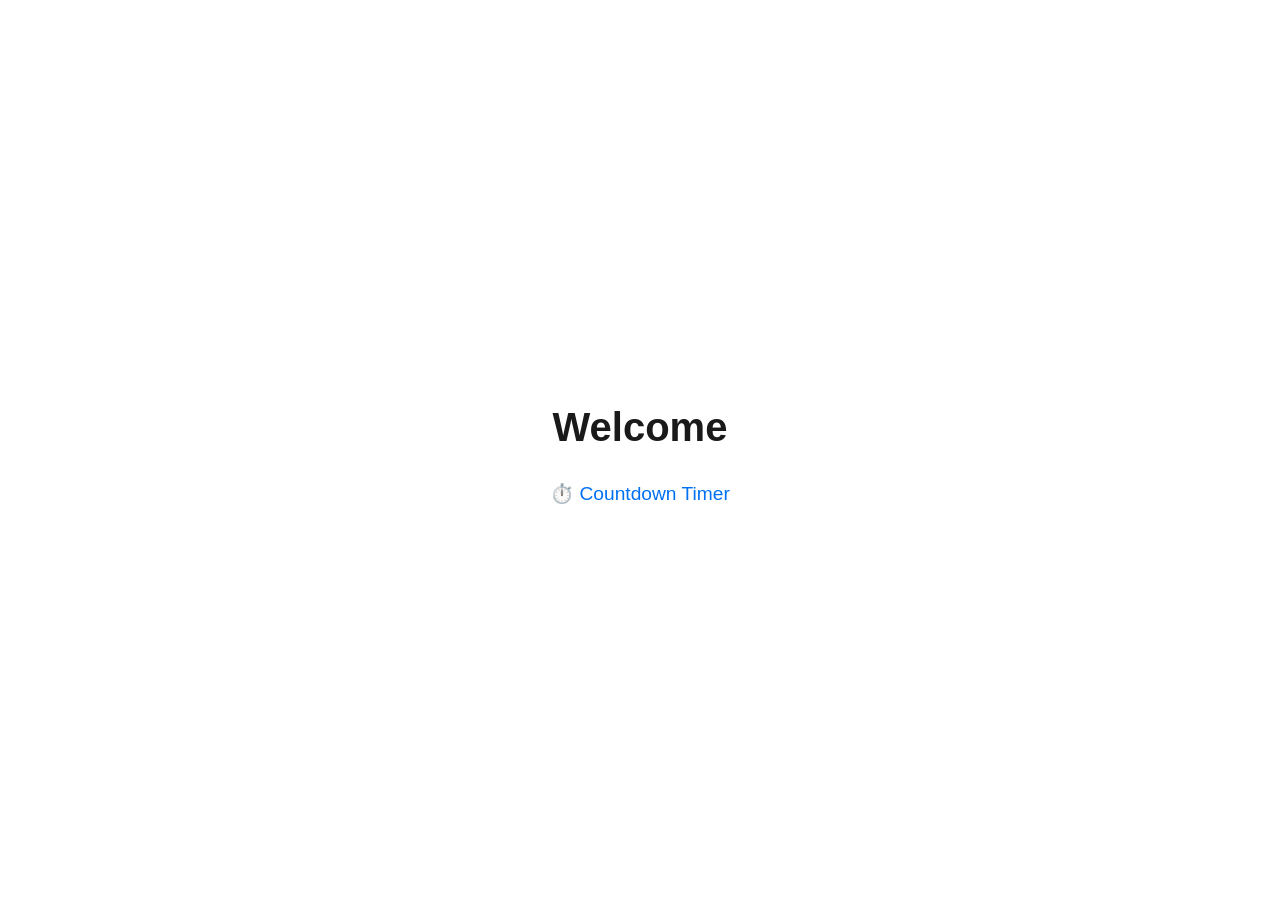
==== index.html @ 4938d397 "Add Countdown Timer tool" ====
<!DOCTYPE html>
<html lang="en">
<head>
    <meta charset="UTF-8">
    <meta name="viewport" content="width=device-width, initial-scale=1.0">
    <title>Scalopus</title>
    <link rel="stylesheet" href="style.css">
</head>
<body>
    <main>
        <h1>Welcome</h1>
        <div id="tool-list">
            <ul style="list-style: none; padding: 0;">
                <li><a href="timer.html" style="color: var(--accent-color); text-decoration: none; font-size: 1.2rem;">⏱️ Countdown Timer</a></li>
            </ul>
        </div>
    </main>
    <script src="main.js"></script>
</body>
</html>
---- style.css ----
:root {
    --bg-color: #ffffff;
    --text-color: #1a1a1a;
    --accent-color: #0070f3;
    --font-family: -apple-system, BlinkMacSystemFont, "Segoe UI", Roboto, Helvetica, Arial, sans-serif;
}

body {
    background-color: var(--bg-color);
    color: var(--text-color);
    font-family: var(--font-family);
    margin: 0;
    display: flex;
    justify-content: center;
    align-items: center;
    height: 100vh;
}

main {
    text-align: center;
}

h1 {
    font-size: 2.5rem;
    font-weight: 700;
    margin-bottom: 1rem;
}

#tool-list {
    margin-top: 2rem;
    font-size: 1.1rem;
    color: #666;
}
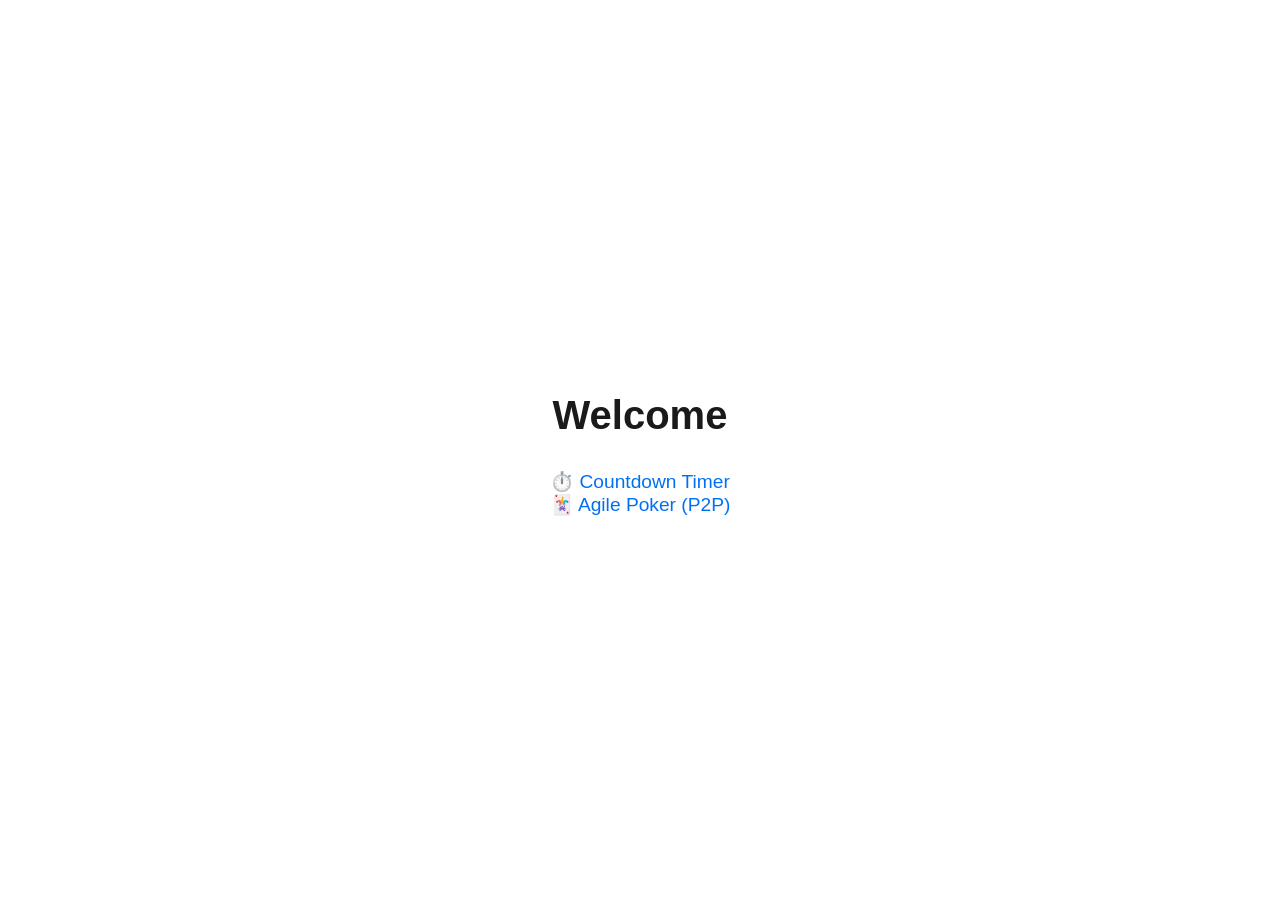
==== commit d556d45f: "Add Agile Poker (P2P) tool" ====
--- a/index.html
+++ b/index.html
@@ -12,6 +12,7 @@
         <div id="tool-list">
             <ul style="list-style: none; padding: 0;">
                 <li><a href="timer.html" style="color: var(--accent-color); text-decoration: none; font-size: 1.2rem;">⏱️ Countdown Timer</a></li>
+                <li><a href="agile-poker.html" style="color: var(--accent-color); text-decoration: none; font-size: 1.2rem;">🃏 Agile Poker (P2P)</a></li>
             </ul>
         </div>
     </main>
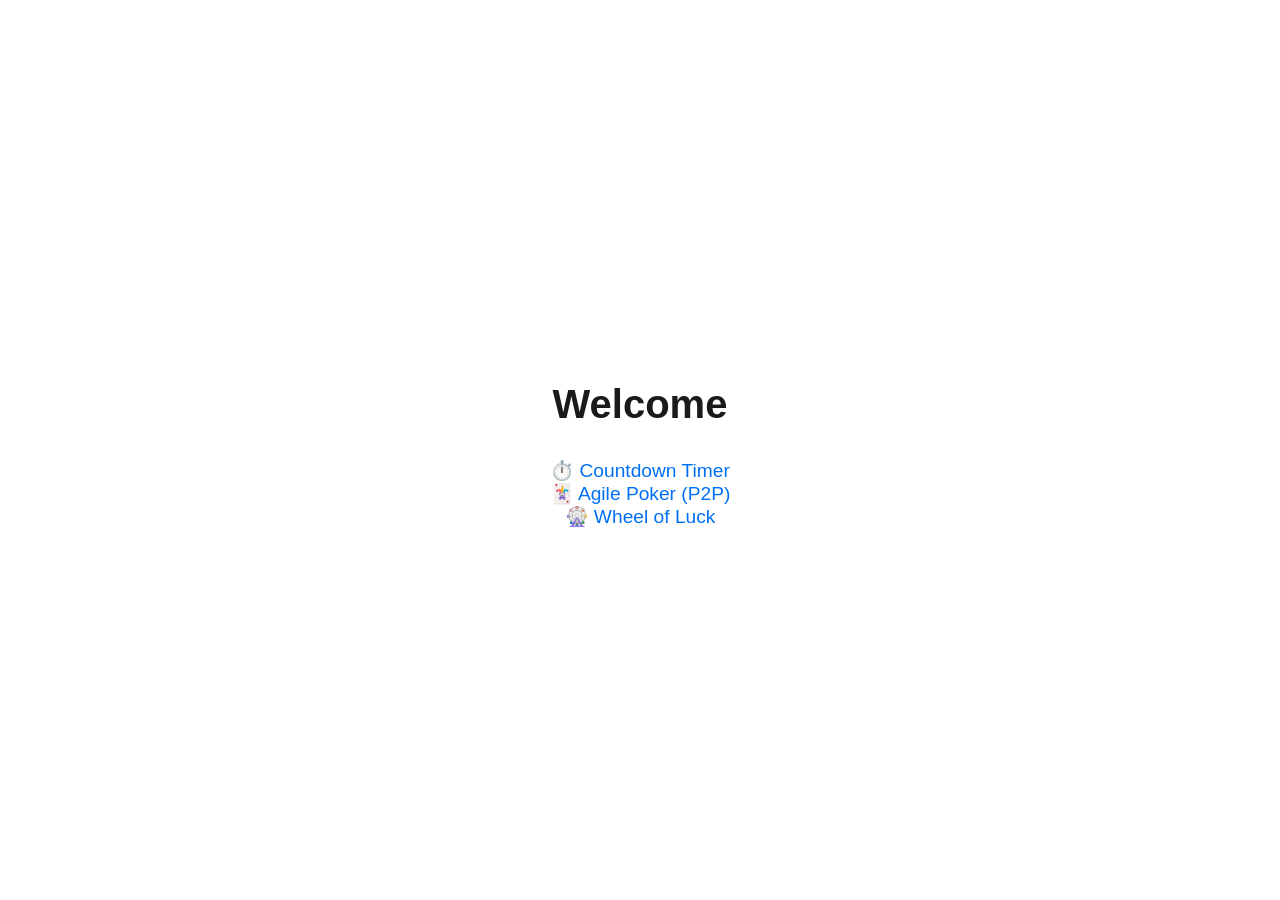
==== commit b3a09dd6: "feat: deploy Wheel of Luck (วงแหวนชะตาลิขิต)" ====
--- a/index.html
+++ b/index.html
@@ -13,6 +13,7 @@
             <ul style="list-style: none; padding: 0;">
                 <li><a href="timer.html" style="color: var(--accent-color); text-decoration: none; font-size: 1.2rem;">⏱️ Countdown Timer</a></li>
                 <li><a href="agile-poker.html" style="color: var(--accent-color); text-decoration: none; font-size: 1.2rem;">🃏 Agile Poker (P2P)</a></li>
+                <li><a href="wheel-of-luck.html" style="color: var(--accent-color); text-decoration: none; font-size: 1.2rem;">🎡 Wheel of Luck</a></li>
             </ul>
         </div>
     </main>
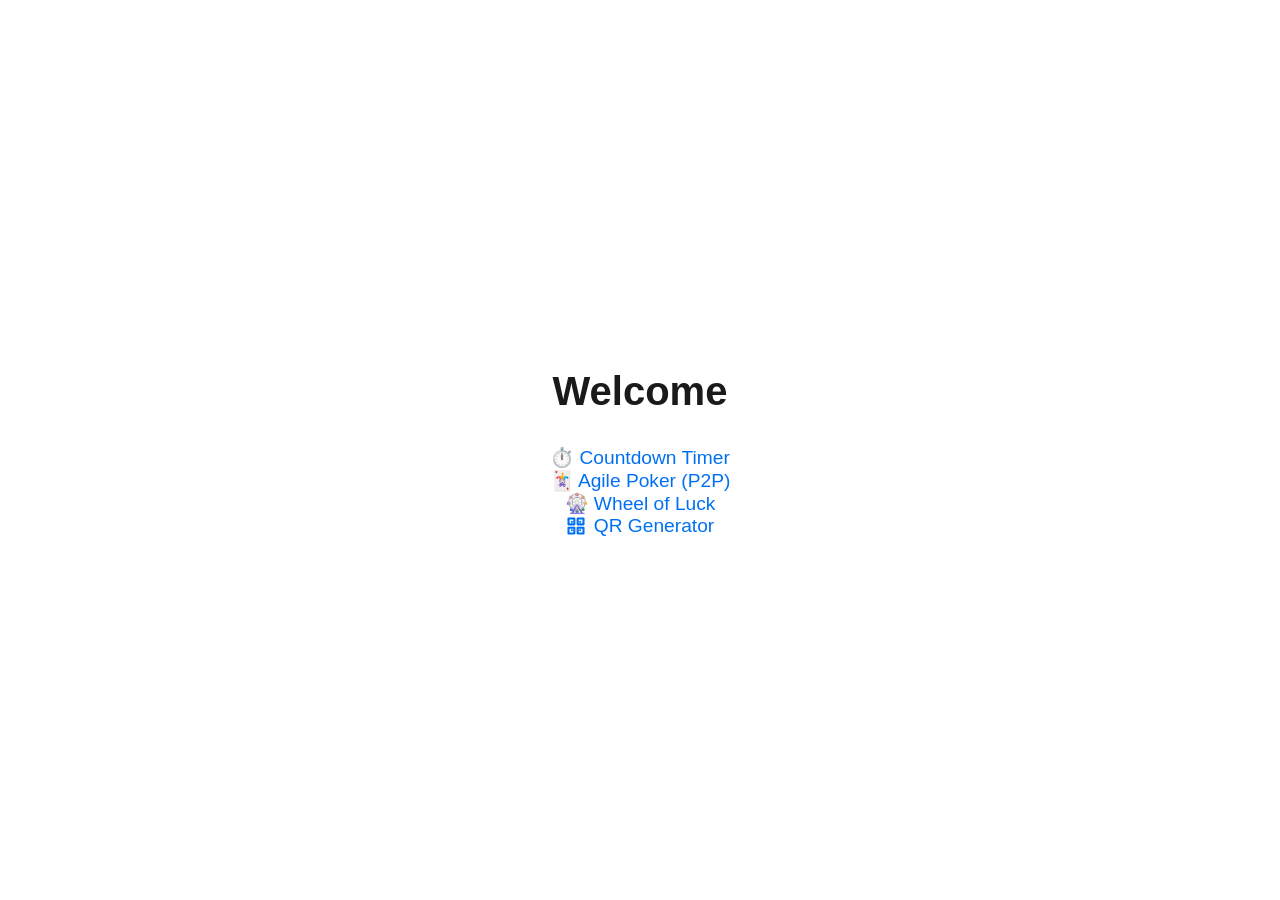
==== commit 7ad002ff: "Deploy QR Generator tool" ====
--- a/index.html
+++ b/index.html
@@ -14,6 +14,19 @@
                 <li><a href="timer.html" style="color: var(--accent-color); text-decoration: none; font-size: 1.2rem;">⏱️ Countdown Timer</a></li>
                 <li><a href="agile-poker.html" style="color: var(--accent-color); text-decoration: none; font-size: 1.2rem;">🃏 Agile Poker (P2P)</a></li>
                 <li><a href="wheel-of-luck.html" style="color: var(--accent-color); text-decoration: none; font-size: 1.2rem;">🎡 Wheel of Luck</a></li>
+                <li><a href="qr-generator.html" style="color: var(--accent-color); text-decoration: none; font-size: 1.2rem; display: inline-flex; align-items: center; gap: 8px;">
+                    <svg width="20" height="20" viewBox="0 0 24 24" fill="none" stroke="currentColor" stroke-width="2.5" stroke-linecap="round" stroke-linejoin="round" style="vertical-align: middle;">
+                        <rect x="3" y="3" width="7" height="7"></rect>
+                        <rect x="14" y="3" width="7" height="7"></rect>
+                        <rect x="14" y="14" width="7" height="7"></rect>
+                        <rect x="3" y="14" width="7" height="7"></rect>
+                        <path d="M7 7h.01"></path>
+                        <path d="M17 7h.01"></path>
+                        <path d="M7 17h.01"></path>
+                        <path d="M17 17h.01"></path>
+                    </svg>
+                    QR Generator
+                </a></li>
             </ul>
         </div>
     </main>
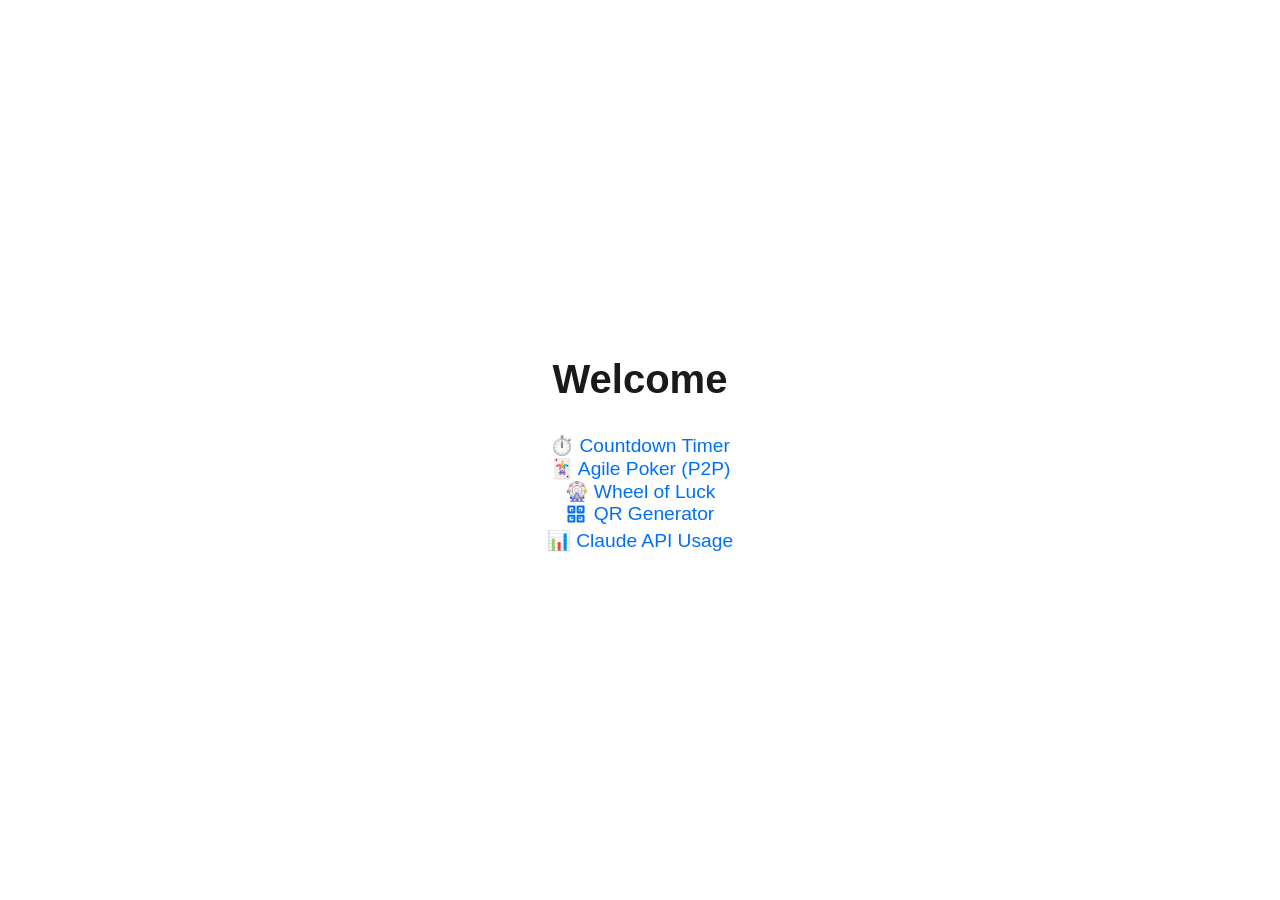
==== commit 98aed6a0: "Add Claude API Usage tool Single-file CSV visualizer for Anthropic console usage exports — cost, tok" ====
--- a/index.html
+++ b/index.html
@@ -27,6 +27,7 @@
                     </svg>
                     QR Generator
                 </a></li>
+                <li><a href="claude-usage.html" style="color: var(--accent-color); text-decoration: none; font-size: 1.2rem;">📊 Claude API Usage</a></li>
             </ul>
         </div>
     </main>
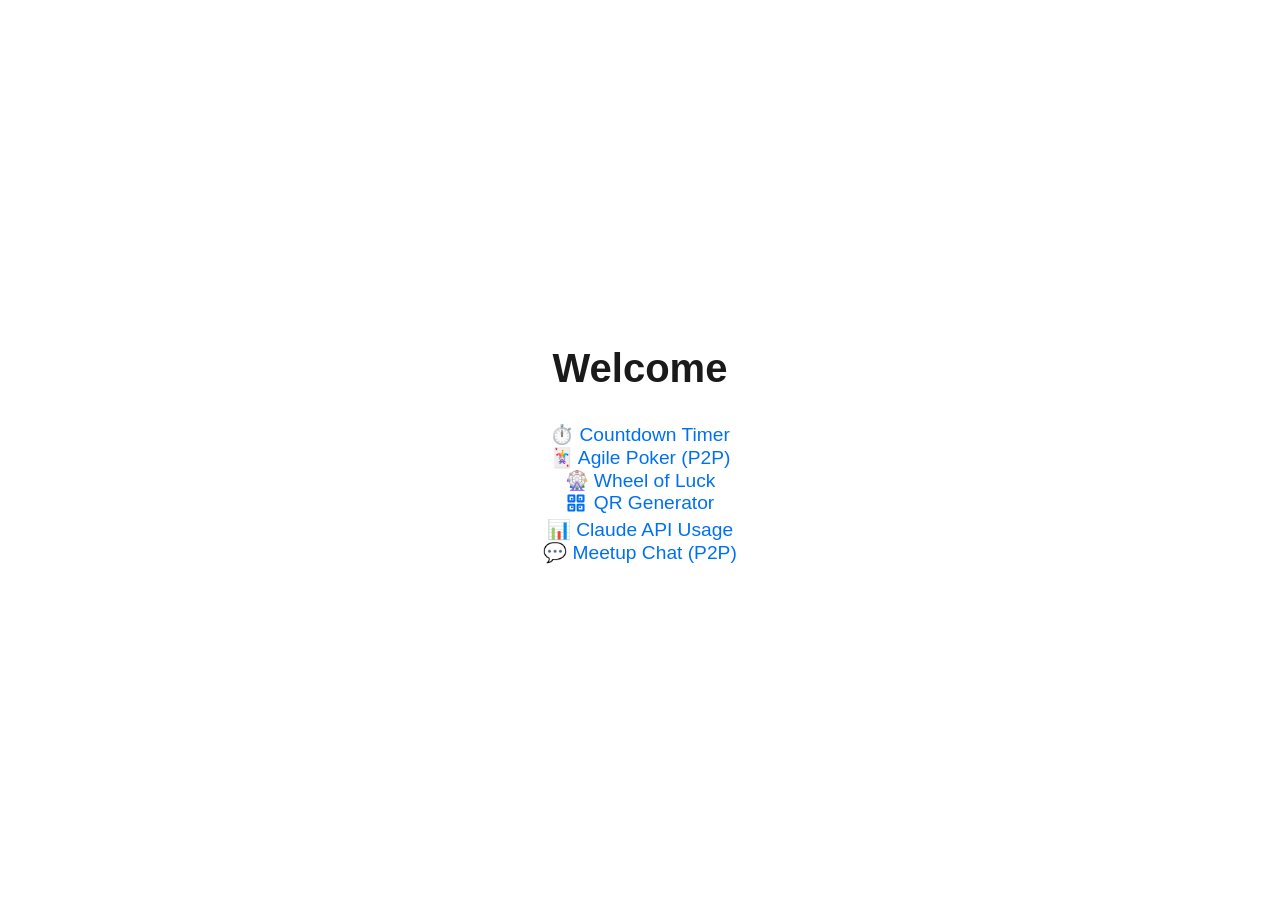
==== commit 055c66a8: "feat: meetup-chat v1.1 — host/projector improvements and moderation Co-Authored-By: Claude Sonnet 4." ====
--- a/index.html
+++ b/index.html
@@ -28,6 +28,7 @@
                     QR Generator
                 </a></li>
                 <li><a href="claude-usage.html" style="color: var(--accent-color); text-decoration: none; font-size: 1.2rem;">📊 Claude API Usage</a></li>
+                <li><a href="meetup-chat.html" style="color: var(--accent-color); text-decoration: none; font-size: 1.2rem;">💬 Meetup Chat (P2P)</a></li>
             </ul>
         </div>
     </main>
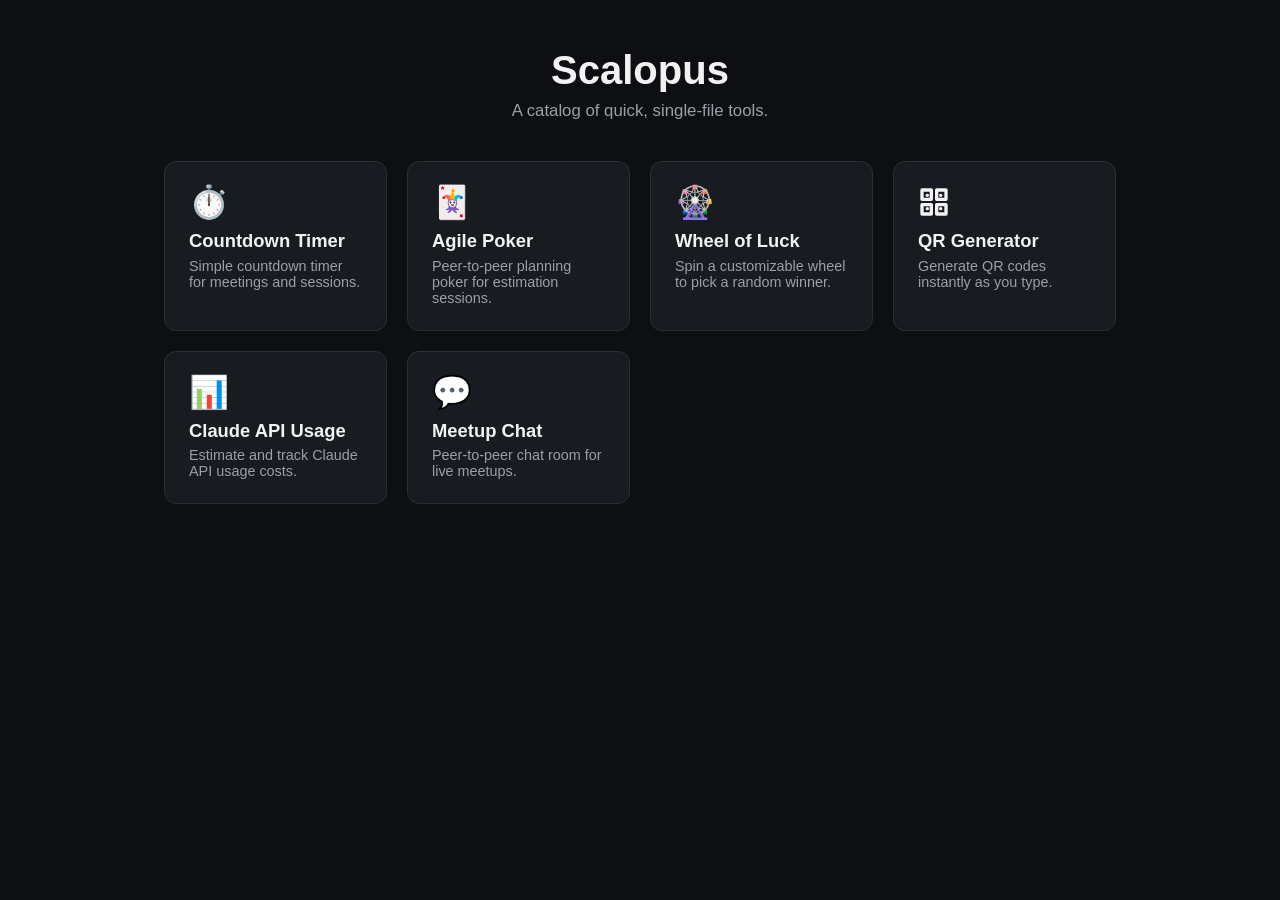
==== commit 8ce712d1: "feat: redesign landing page as dark-theme tool catalog" ====
--- a/index.html
+++ b/index.html
@@ -1,21 +1,154 @@
+<!--
+    Application: Scalopus Landing Page
+    Version: 2.0.0
+    Created: 2026-07-04
+    Model: Claude Sonnet 5
+    Description: Dark-theme catalog landing page linking to all Scalopus tools
+    Specification: specs/landing-page-spec.md
+-->
 <!DOCTYPE html>
 <html lang="en">
 <head>
     <meta charset="UTF-8">
     <meta name="viewport" content="width=device-width, initial-scale=1.0">
     <title>Scalopus</title>
-    <link rel="stylesheet" href="style.css">
+    <style>
+        :root {
+            --bg-color: #0d0f12;
+            --surface-color: #181b20;
+            --border-color: #2a2e35;
+            --text-color: #f2f2f2;
+            --muted-color: #9aa0a8;
+            --accent-color: #0070f3;
+        }
+
+        * {
+            box-sizing: border-box;
+        }
+
+        body {
+            background-color: var(--bg-color);
+            color: var(--text-color);
+            font-family: -apple-system, BlinkMacSystemFont, "Segoe UI", Roboto, Helvetica, Arial, sans-serif;
+            margin: 0;
+            min-height: 100vh;
+            display: flex;
+            justify-content: center;
+        }
+
+        main {
+            width: 100%;
+            max-width: 1000px;
+            padding: 3rem 1.5rem 4rem;
+        }
+
+        header {
+            text-align: center;
+            margin-bottom: 2.5rem;
+        }
+
+        h1 {
+            font-size: 2.5rem;
+            font-weight: 700;
+            margin: 0 0 0.5rem;
+        }
+
+        .tagline {
+            color: var(--muted-color);
+            font-size: 1.05rem;
+            margin: 0;
+        }
+
+        .catalog {
+            display: grid;
+            grid-template-columns: repeat(auto-fill, minmax(220px, 1fr));
+            gap: 1.25rem;
+        }
+
+        .tool-card {
+            display: block;
+            background-color: var(--surface-color);
+            border: 1px solid var(--border-color);
+            border-radius: 12px;
+            padding: 1.5rem;
+            text-decoration: none;
+            color: var(--text-color);
+            transition: transform 0.15s ease, border-color 0.15s ease, box-shadow 0.15s ease;
+        }
+
+        .tool-card:hover,
+        .tool-card:focus-visible {
+            transform: translateY(-4px);
+            border-color: var(--accent-color);
+            box-shadow: 0 8px 24px rgba(0, 112, 243, 0.2);
+        }
+
+        .tool-icon {
+            font-size: 2rem;
+            line-height: 1;
+            display: block;
+            margin-bottom: 0.75rem;
+        }
+
+        .tool-icon svg {
+            width: 2rem;
+            height: 2rem;
+            display: block;
+            stroke: var(--text-color);
+        }
+
+        .tool-name {
+            font-weight: 700;
+            font-size: 1.15rem;
+            margin: 0 0 0.35rem;
+        }
+
+        .tool-desc {
+            color: var(--muted-color);
+            font-size: 0.9rem;
+            margin: 0;
+        }
+
+        @media (max-width: 600px) {
+            .catalog {
+                grid-template-columns: 1fr;
+            }
+
+            main {
+                padding: 2rem 1rem 3rem;
+            }
+
+            h1 {
+                font-size: 2rem;
+            }
+        }
+    </style>
 </head>
 <body>
     <main>
-        <h1>Welcome</h1>
-        <div id="tool-list">
-            <ul style="list-style: none; padding: 0;">
-                <li><a href="timer.html" style="color: var(--accent-color); text-decoration: none; font-size: 1.2rem;">⏱️ Countdown Timer</a></li>
-                <li><a href="agile-poker.html" style="color: var(--accent-color); text-decoration: none; font-size: 1.2rem;">🃏 Agile Poker (P2P)</a></li>
-                <li><a href="wheel-of-luck.html" style="color: var(--accent-color); text-decoration: none; font-size: 1.2rem;">🎡 Wheel of Luck</a></li>
-                <li><a href="qr-generator.html" style="color: var(--accent-color); text-decoration: none; font-size: 1.2rem; display: inline-flex; align-items: center; gap: 8px;">
-                    <svg width="20" height="20" viewBox="0 0 24 24" fill="none" stroke="currentColor" stroke-width="2.5" stroke-linecap="round" stroke-linejoin="round" style="vertical-align: middle;">
+        <header>
+            <h1>Scalopus</h1>
+            <p class="tagline">A catalog of quick, single-file tools.</p>
+        </header>
+        <div class="catalog">
+            <a href="timer.html" class="tool-card">
+                <span class="tool-icon">⏱️</span>
+                <p class="tool-name">Countdown Timer</p>
+                <p class="tool-desc">Simple countdown timer for meetings and sessions.</p>
+            </a>
+            <a href="agile-poker.html" class="tool-card">
+                <span class="tool-icon">🃏</span>
+                <p class="tool-name">Agile Poker</p>
+                <p class="tool-desc">Peer-to-peer planning poker for estimation sessions.</p>
+            </a>
+            <a href="wheel-of-luck.html" class="tool-card">
+                <span class="tool-icon">🎡</span>
+                <p class="tool-name">Wheel of Luck</p>
+                <p class="tool-desc">Spin a customizable wheel to pick a random winner.</p>
+            </a>
+            <a href="qr-generator.html" class="tool-card">
+                <span class="tool-icon">
+                    <svg viewBox="0 0 24 24" fill="none" stroke="currentColor" stroke-width="2.5" stroke-linecap="round" stroke-linejoin="round">
                         <rect x="3" y="3" width="7" height="7"></rect>
                         <rect x="14" y="3" width="7" height="7"></rect>
                         <rect x="14" y="14" width="7" height="7"></rect>
@@ -25,13 +158,22 @@
                         <path d="M7 17h.01"></path>
                         <path d="M17 17h.01"></path>
                     </svg>
-                    QR Generator
-                </a></li>
-                <li><a href="claude-usage.html" style="color: var(--accent-color); text-decoration: none; font-size: 1.2rem;">📊 Claude API Usage</a></li>
-                <li><a href="meetup-chat.html" style="color: var(--accent-color); text-decoration: none; font-size: 1.2rem;">💬 Meetup Chat (P2P)</a></li>
-            </ul>
+                </span>
+                <p class="tool-name">QR Generator</p>
+                <p class="tool-desc">Generate QR codes instantly as you type.</p>
+            </a>
+            <a href="claude-usage.html" class="tool-card">
+                <span class="tool-icon">📊</span>
+                <p class="tool-name">Claude API Usage</p>
+                <p class="tool-desc">Estimate and track Claude API usage costs.</p>
+            </a>
+            <a href="meetup-chat.html" class="tool-card">
+                <span class="tool-icon">💬</span>
+                <p class="tool-name">Meetup Chat</p>
+                <p class="tool-desc">Peer-to-peer chat room for live meetups.</p>
+            </a>
         </div>
     </main>
-    <script src="main.js"></script>
 </body>
 </html>
+</content>
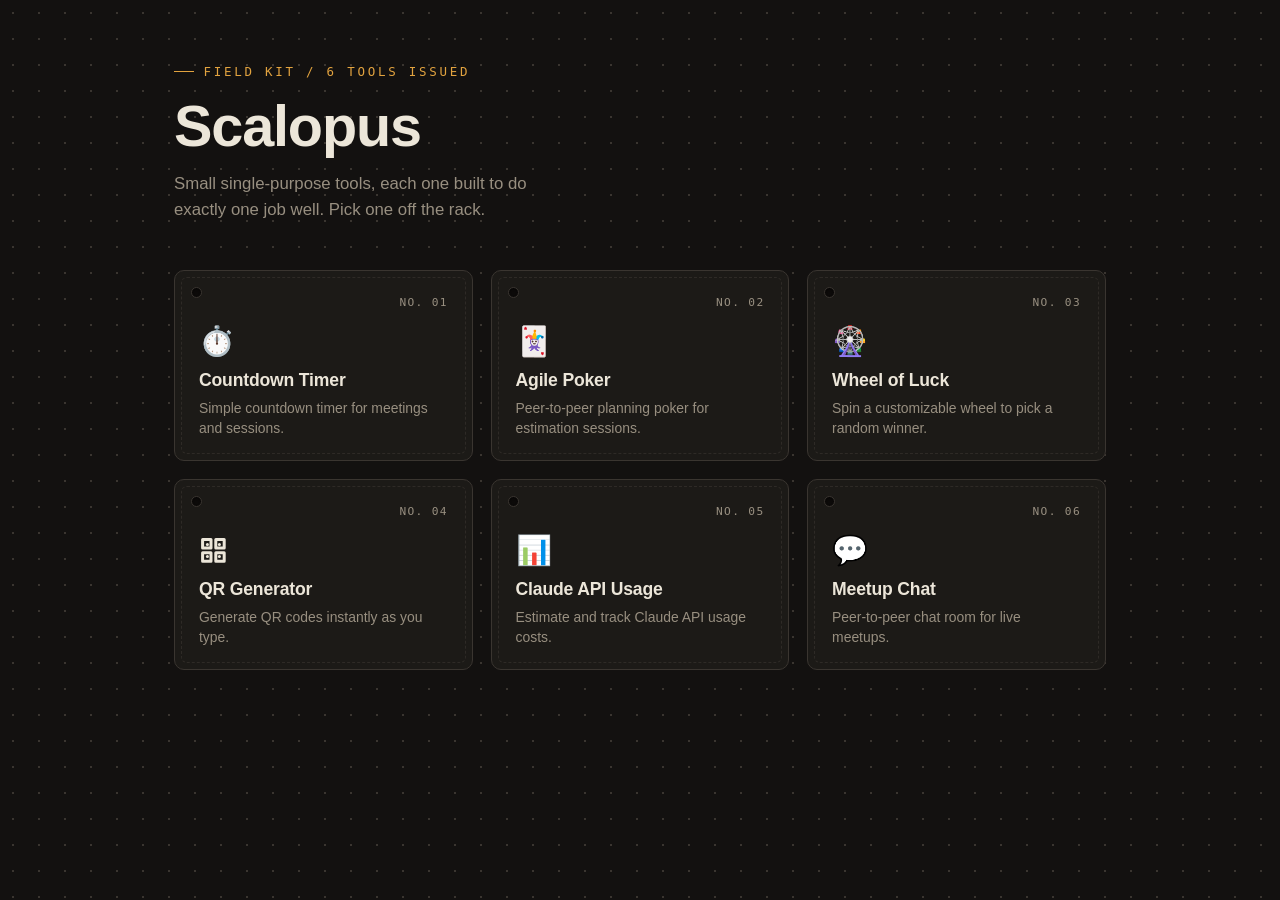
==== commit 3ada348c: "feat: redesign landing page as field-kit inventory-tag catalog" ====
--- a/index.html
+++ b/index.html
@@ -1,9 +1,9 @@
 <!--
     Application: Scalopus Landing Page
-    Version: 2.0.0
+    Version: 3.0.0
     Created: 2026-07-04
     Model: Claude Sonnet 5
-    Description: Dark-theme catalog landing page linking to all Scalopus tools
+    Description: Field-kit styled catalog landing page linking to all Scalopus tools
     Specification: specs/landing-page-spec.md
 -->
 <!DOCTYPE html>
@@ -14,22 +14,29 @@
     <title>Scalopus</title>
     <style>
         :root {
-            --bg-color: #0d0f12;
-            --surface-color: #181b20;
-            --border-color: #2a2e35;
-            --text-color: #f2f2f2;
-            --muted-color: #9aa0a8;
-            --accent-color: #0070f3;
+            --bg-color: #131110;
+            --panel-color: #1c1a17;
+            --line-color: #3a3530;
+            --text-color: #ece6d9;
+            --muted-color: #988f80;
+            --accent-color: #e2a33f;
+            --hole-color: #0c0a09;
         }
 
         * {
             box-sizing: border-box;
         }
 
+        html {
+            -webkit-tap-highlight-color: transparent;
+        }
+
         body {
             background-color: var(--bg-color);
+            background-image: radial-gradient(var(--line-color) 1px, transparent 1px);
+            background-size: 26px 26px;
             color: var(--text-color);
-            font-family: -apple-system, BlinkMacSystemFont, "Segoe UI", Roboto, Helvetica, Arial, sans-serif;
+            font-family: -apple-system, BlinkMacSystemFont, "Segoe UI", Helvetica, Arial, sans-serif;
             margin: 0;
             min-height: 100vh;
             display: flex;
@@ -38,74 +45,140 @@
 
         main {
             width: 100%;
-            max-width: 1000px;
-            padding: 3rem 1.5rem 4rem;
+            max-width: 980px;
+            padding: 4rem 1.5rem 5rem;
         }
 
         header {
-            text-align: center;
-            margin-bottom: 2.5rem;
+            margin-bottom: 3rem;
+        }
+
+        .eyebrow {
+            font-family: "SF Mono", "Menlo", "Consolas", monospace;
+            font-size: 0.78rem;
+            letter-spacing: 0.22em;
+            text-transform: uppercase;
+            color: var(--accent-color);
+            margin: 0 0 0.9rem;
+            display: flex;
+            align-items: center;
+            gap: 0.6rem;
+        }
+
+        .eyebrow::before {
+            content: "";
+            width: 20px;
+            height: 1px;
+            background: var(--accent-color);
+            display: inline-block;
         }
 
         h1 {
-            font-size: 2.5rem;
-            font-weight: 700;
-            margin: 0 0 0.5rem;
+            font-size: clamp(2.4rem, 6vw, 3.6rem);
+            font-weight: 800;
+            letter-spacing: -0.02em;
+            margin: 0 0 0.75rem;
         }
 
         .tagline {
             color: var(--muted-color);
             font-size: 1.05rem;
+            max-width: 40ch;
             margin: 0;
+            line-height: 1.5;
         }
 
         .catalog {
             display: grid;
-            grid-template-columns: repeat(auto-fill, minmax(220px, 1fr));
-            gap: 1.25rem;
-        }
-
-        .tool-card {
-            display: block;
-            background-color: var(--surface-color);
-            border: 1px solid var(--border-color);
-            border-radius: 12px;
-            padding: 1.5rem;
+            grid-template-columns: repeat(auto-fill, minmax(230px, 1fr));
+            gap: 1.1rem;
+        }
+
+        .tool-tag {
+            position: relative;
+            display: block;
+            background-color: var(--panel-color);
+            border: 1px solid var(--line-color);
+            border-radius: 10px;
+            padding: 1.6rem 1.5rem 1.4rem;
             text-decoration: none;
             color: var(--text-color);
-            transition: transform 0.15s ease, border-color 0.15s ease, box-shadow 0.15s ease;
-        }
-
-        .tool-card:hover,
-        .tool-card:focus-visible {
-            transform: translateY(-4px);
+            transition: transform 0.18s ease, border-color 0.18s ease, box-shadow 0.18s ease;
+        }
+
+        .tool-tag::before {
+            content: "";
+            position: absolute;
+            top: 1rem;
+            left: 1rem;
+            width: 9px;
+            height: 9px;
+            border-radius: 50%;
+            background: var(--hole-color);
+            border: 1px solid var(--line-color);
+            box-shadow: inset 0 1px 2px rgba(0, 0, 0, 0.6);
+        }
+
+        .tool-tag::after {
+            content: "";
+            position: absolute;
+            inset: 6px;
+            border: 1px dashed var(--line-color);
+            border-radius: 6px;
+            pointer-events: none;
+            opacity: 0.6;
+            transition: border-color 0.18s ease, opacity 0.18s ease;
+        }
+
+        .tool-tag:hover,
+        .tool-tag:focus-visible {
+            transform: translateY(-3px) rotate(-0.4deg);
             border-color: var(--accent-color);
-            box-shadow: 0 8px 24px rgba(0, 112, 243, 0.2);
+            box-shadow: 0 10px 26px rgba(0, 0, 0, 0.45);
+            outline: none;
+        }
+
+        .tool-tag:hover::after,
+        .tool-tag:focus-visible::after {
+            border-color: rgba(226, 163, 63, 0.45);
+            opacity: 1;
+        }
+
+        .tool-code {
+            font-family: "SF Mono", "Menlo", "Consolas", monospace;
+            font-size: 0.7rem;
+            letter-spacing: 0.12em;
+            color: var(--muted-color);
+            display: block;
+            text-align: right;
+            margin-bottom: 1.1rem;
         }
 
         .tool-icon {
-            font-size: 2rem;
+            font-size: 1.8rem;
             line-height: 1;
             display: block;
-            margin-bottom: 0.75rem;
+            margin-bottom: 0.9rem;
         }
 
         .tool-icon svg {
-            width: 2rem;
-            height: 2rem;
+            width: 1.8rem;
+            height: 1.8rem;
             display: block;
             stroke: var(--text-color);
         }
 
         .tool-name {
             font-weight: 700;
-            font-size: 1.15rem;
-            margin: 0 0 0.35rem;
+            font-size: 1.1rem;
+            margin: 0 0 0.4rem;
+            letter-spacing: -0.01em;
         }
 
         .tool-desc {
             color: var(--muted-color);
-            font-size: 0.9rem;
+            font-size: 0.87rem;
+            line-height: 1.45;
             margin: 0;
         }
 
@@ -115,11 +188,18 @@
             }
 
             main {
-                padding: 2rem 1rem 3rem;
-            }
-
-            h1 {
-                font-size: 2rem;
+                padding: 3rem 1.25rem 3.5rem;
+            }
+        }
+
+        @media (prefers-reduced-motion: reduce) {
+            .tool-tag {
+                transition: none;
+            }
+
+            .tool-tag:hover,
+            .tool-tag:focus-visible {
+                transform: none;
             }
         }
     </style>
@@ -127,26 +207,31 @@
 <body>
     <main>
         <header>
+            <p class="eyebrow">Field kit / 6 tools issued</p>
             <h1>Scalopus</h1>
-            <p class="tagline">A catalog of quick, single-file tools.</p>
+            <p class="tagline">Small single-purpose tools, each one built to do exactly one job well. Pick one off the rack.</p>
         </header>
         <div class="catalog">
-            <a href="timer.html" class="tool-card">
+            <a href="timer.html" class="tool-tag">
+                <span class="tool-code">NO. 01</span>
                 <span class="tool-icon">⏱️</span>
                 <p class="tool-name">Countdown Timer</p>
                 <p class="tool-desc">Simple countdown timer for meetings and sessions.</p>
             </a>
-            <a href="agile-poker.html" class="tool-card">
+            <a href="agile-poker.html" class="tool-tag">
+                <span class="tool-code">NO. 02</span>
                 <span class="tool-icon">🃏</span>
                 <p class="tool-name">Agile Poker</p>
                 <p class="tool-desc">Peer-to-peer planning poker for estimation sessions.</p>
             </a>
-            <a href="wheel-of-luck.html" class="tool-card">
+            <a href="wheel-of-luck.html" class="tool-tag">
+                <span class="tool-code">NO. 03</span>
                 <span class="tool-icon">🎡</span>
                 <p class="tool-name">Wheel of Luck</p>
                 <p class="tool-desc">Spin a customizable wheel to pick a random winner.</p>
             </a>
-            <a href="qr-generator.html" class="tool-card">
+            <a href="qr-generator.html" class="tool-tag">
+                <span class="tool-code">NO. 04</span>
                 <span class="tool-icon">
                     <svg viewBox="0 0 24 24" fill="none" stroke="currentColor" stroke-width="2.5" stroke-linecap="round" stroke-linejoin="round">
                         <rect x="3" y="3" width="7" height="7"></rect>
@@ -162,12 +247,14 @@
                 <p class="tool-name">QR Generator</p>
                 <p class="tool-desc">Generate QR codes instantly as you type.</p>
             </a>
-            <a href="claude-usage.html" class="tool-card">
+            <a href="claude-usage.html" class="tool-tag">
+                <span class="tool-code">NO. 05</span>
                 <span class="tool-icon">📊</span>
                 <p class="tool-name">Claude API Usage</p>
                 <p class="tool-desc">Estimate and track Claude API usage costs.</p>
             </a>
-            <a href="meetup-chat.html" class="tool-card">
+            <a href="meetup-chat.html" class="tool-tag">
+                <span class="tool-code">NO. 06</span>
                 <span class="tool-icon">💬</span>
                 <p class="tool-name">Meetup Chat</p>
                 <p class="tool-desc">Peer-to-peer chat room for live meetups.</p>
@@ -176,4 +263,3 @@
     </main>
 </body>
 </html>
-</content>
